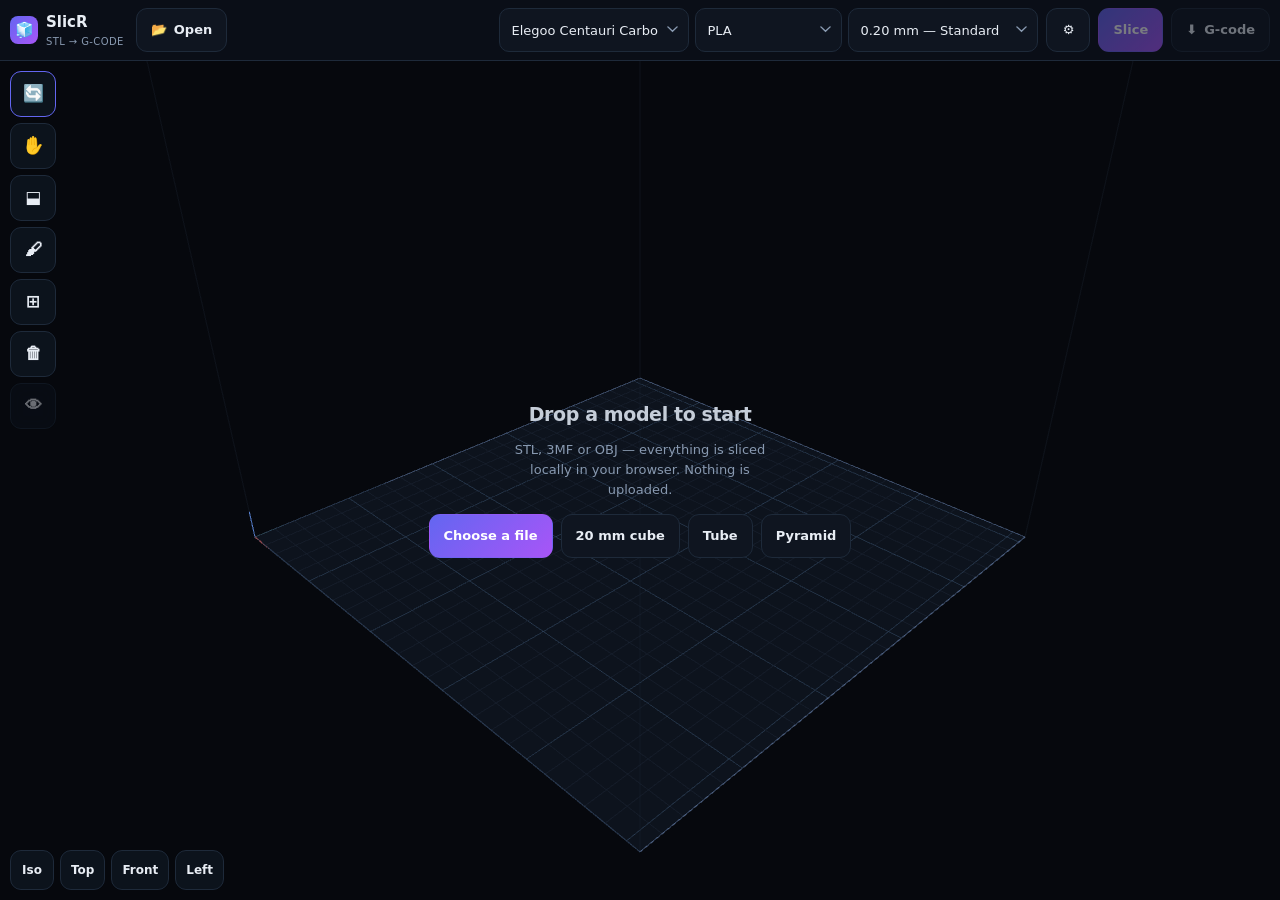
==== index.html @ 18081416 "feat: settings proposed from the model and the machine The panel now opens on what this model, on th" ====
<!DOCTYPE html>
<html lang="en">
<head>
<meta charset="utf-8"/>
<meta name="viewport" content="width=device-width, initial-scale=1, viewport-fit=cover"/>
<title>SlicR — slice STL &amp; 3MF to G-code in your browser</title>
<meta name="description" content="An Orca-style 3D print slicer that runs entirely in your browser. Load an STL, 3MF or OBJ, tune walls, infill and supports, preview every layer and export G-code. Works on tablets."/>
<meta name="theme-color" content="#06080d"/>
<meta name="mobile-web-app-capable" content="yes"/>
<meta name="apple-mobile-web-app-capable" content="yes"/>
<meta name="apple-mobile-web-app-status-bar-style" content="black-translucent"/>
<link rel="icon" type="image/svg+xml" href="data:image/svg+xml,%3Csvg xmlns='http://www.w3.org/2000/svg' viewBox='0 0 32 32'%3E%3Crect width='32' height='32' rx='7' fill='%236366f1'/%3E%3Cpath d='M6 21l10-6 10 6-10 6z' fill='white' opacity='.95'/%3E%3Cpath d='M6 15l10-6 10 6-10 6z' fill='white' opacity='.55'/%3E%3C/svg%3E"/>
<link rel="stylesheet" href="styles/main.css"/>
<link rel="stylesheet" href="styles/slicer.css"/>
</head>
<body class="slicer-app">

<div class="sl-shell">

  <header class="sl-topbar" id="topbar">
    <span class="sl-brand">
      <span class="sl-logo">🧊</span>
      <span>
        <span class="full">SlicR</span>
        <small>STL → G-code</small>
      </span>
    </span>

    <button class="sl-btn" id="btn-open" type="button">📂 <span class="full">Open</span></button>
    <input type="file" id="file-input" accept=".stl,.3mf,.obj,model/stl,model/3mf" multiple hidden/>
    <input type="file" id="profile-input" accept=".json,application/json" hidden/>

    <div class="sl-spacer"></div>

    <div class="sl-presets" id="presets">
      <select class="sl-select" id="sel-printer" aria-label="Printer"></select>
      <select class="sl-select" id="sel-filament" aria-label="Filament"></select>
      <select class="sl-select" id="sel-quality" aria-label="Quality"></select>
    </div>

    <button class="sl-btn icon" id="btn-panel" type="button" aria-label="Settings" title="Settings">⚙️</button>
    <button class="sl-btn primary" id="btn-slice" type="button" disabled>Slice</button>
    <button class="sl-btn" id="btn-export" type="button" disabled title="Download G-code">⬇︎ <span class="full">G-code</span></button>
  </header>

  <div class="sl-stage" id="stage">
    <canvas id="sl-canvas"></canvas>

    <div class="sl-tools">
      <button class="sl-btn icon on" id="tool-orbit" type="button" title="Orbit / select">🔄</button>
      <button class="sl-btn icon" id="tool-move" type="button" title="Drag models on the plate">✋</button>
      <button class="sl-btn icon" id="tool-face" type="button" title="Tap a face to lay it flat">⬓</button>
      <button class="sl-btn icon" id="tool-paint" type="button" title="Paint supports and seams">🖌</button>
      <button class="sl-btn icon" id="tool-arrange" type="button" title="Auto-arrange">⊞</button>
      <button class="sl-btn icon" id="tool-delete" type="button" title="Delete selected">🗑</button>
      <button class="sl-btn icon" id="tool-preview" type="button" title="Toggle model / preview" disabled>👁</button>
    </div>

    <div class="sl-paint" id="paint-palette" hidden>
      <div class="sl-paint-kinds">
        <button class="sl-btn on" data-paint="enforce" type="button" title="Force support under this spot">
          <span class="sl-dot enforce"></span> Support here</button>
        <button class="sl-btn" data-paint="block" type="button" title="Keep support away from this spot">
          <span class="sl-dot block"></span> No support</button>
        <button class="sl-btn" data-paint="seam" type="button" title="Put the seam on this face">
          <span class="sl-dot seam"></span> Seam</button>
        <button class="sl-btn" data-paint="erase" type="button" title="Remove marks">
          <span class="sl-dot erase"></span> Erase</button>
      </div>
      <label class="sl-paint-size">Brush
        <input type="range" id="paint-size" min="0.5" max="12" step="0.5" value="3">
        <span id="paint-size-value">3 mm</span>
      </label>
      <div class="sl-paint-foot">
        <span id="paint-count">nothing painted</span>
        <button class="sl-btn" id="paint-clear" type="button" disabled>Clear</button>
      </div>
      <p class="sl-paint-hint">Tap the model to paint, tap a mark to remove it.</p>
    </div>

    <div class="sl-views">
      <button class="sl-btn" data-view="iso" type="button">Iso</button>
      <button class="sl-btn" data-view="top" type="button">Top</button>
      <button class="sl-btn" data-view="front" type="button">Front</button>
      <button class="sl-btn" data-view="left" type="button">Left</button>
    </div>

    <div class="sl-empty" id="empty">
      <h2>Drop a model to start</h2>
      <p>STL, 3MF or OBJ — everything is sliced locally in your browser. Nothing is uploaded.</p>
      <div class="sl-empty-actions">
        <button class="sl-btn primary" id="btn-open2" type="button">Choose a file</button>
        <button class="sl-btn" data-demo="cube" type="button">20 mm cube</button>
        <button class="sl-btn" data-demo="cylinder" type="button">Tube</button>
        <button class="sl-btn" data-demo="pyramid" type="button">Pyramid</button>
      </div>
    </div>

    <div class="sl-drop" id="dropzone">Release to load</div>

    <div class="sl-progress" id="progress">
      <span id="progress-label">Slicing…</span>
      <span class="bar"><i id="progress-bar"></i></span>
    </div>

    <div class="sl-layers" id="layers">
      <div class="sl-layer-num"><b id="layer-num">0</b><span id="layer-z">0.00 mm</span></div>
      <div class="sl-range-wrap"><input type="range" class="sl-vrange" id="layer-range" min="0" max="0" value="0" aria-label="Layer"/></div>
      <button class="sl-btn icon" id="btn-single" type="button" title="Show only this layer">≡</button>
      <button class="sl-btn icon" id="btn-travels" type="button" title="Show travel moves">↔</button>
    </div>

    <div class="sl-legend" id="legend"></div>
    <div class="sl-stats" id="stats"></div>
    <button class="sl-check-status" id="check-status" type="button"></button>

    <div class="sl-backdrop" id="backdrop"></div>

    <aside class="sl-panel" id="panel">
      <div class="sl-panel-head">
        <h3 id="panel-title">Print settings</h3>
        <button class="sl-btn icon ghost" id="btn-panel-close" type="button" aria-label="Close">✕</button>
      </div>
      <div class="sl-tabs">
        <button class="sl-tab active" data-tab="print" type="button">Print</button>
        <button class="sl-tab" data-tab="object" type="button">Object</button>
        <button class="sl-tab" data-tab="machine" type="button">Machine</button>
        <button class="sl-tab" data-tab="check" type="button" id="tab-check">Check</button>
      </div>
      <div class="sl-panel-body" id="panel-body"></div>
    </aside>
  </div>
</div>

<script src="js/vendor/three.min.js"></script>
<script src="js/slicer/presets.js"></script>
<script src="js/slicer/gcodecheck.js"></script>
<script src="js/slicer/advisor.js"></script>
<script src="js/slicer/loaders.js"></script>
<script src="js/slicer/viewer.js"></script>
<script src="js/slicer/app.js"></script>
</body>
</html>
---- styles/main.css ----
/* ============================================================
   ODPS Studio — Design System v2
   Global CSS: palette, typography, components, utilities
   ============================================================ */

/* ===== RESET & BASE ===== */
*, *::before, *::after {
  box-sizing: border-box;
  margin: 0;
  padding: 0;
}

:root {
  /* --- Palette --- */
  --primary: #6366f1;
  --primary-hover: #818cf8;
  --primary-dim: rgba(99, 102, 241, 0.12);
  --primary-glow: rgba(99, 102, 241, 0.25);

  --secondary: #a855f7;
  --secondary-dim: rgba(168, 85, 247, 0.12);

  --success: #34d399;
  --success-dim: rgba(52, 211, 153, 0.12);

  --warning: #fbbf24;
  --warning-dim: rgba(251, 191, 36, 0.12);

  --danger: #fb7185;
  --danger-dim: rgba(251, 113, 133, 0.12);

  --info: #22d3ee;
  --info-dim: rgba(34, 211, 238, 0.12);

  /* --- Neutrals (dark theme) --- */
  --bg: #06080d;
  --bg-elevated: #0a0e17;
  --surface: #0f1520;
  --surface-hover: #151d2b;
  --surface-active: #1a2538;

  --border: #1e2a3a;
  --border-hover: #253347;
  --border-focus: #334761;

  --text: #e8edf4;
  --text-secondary: #c5cdd8;
  --text-muted: #8899b0;
  --text-dim: #5a6e85;

  /* --- Compatibility aliases (old names → new) --- */
  --indigo: var(--primary);
  --indigo2: var(--primary-hover);
  --indigo-glow: var(--primary-glow);
  --ig: var(--primary-dim);
  --purple: var(--secondary);
  --emerald: var(--success);
  --amber: var(--warning);
  --rose: var(--danger);
  --cyan: var(--info);
  --bg2: var(--bg-elevated);
  --surface2: var(--surface-hover);
  --surface3: var(--surface-active);
  --border2: var(--border-hover);
  --border3: var(--border-focus);
  --text2: var(--text-secondary);
  --muted: var(--text-muted);
  --dim: var(--text-dim);
  /* Legacy shortcuts */
  --s1: var(--surface);
  --s2: var(--surface-hover);
  --s3: var(--surface-active);
  --br: var(--border);
  --br2: var(--border-hover);
  --t1: var(--text);
  --t2: var(--text-secondary);
  --mu: var(--text-muted);
  --di: var(--text-dim);

  /* --- Typography --- */
  --font-sans: 'Inter', system-ui, -apple-system, BlinkMacSystemFont, sans-serif;
  --font-mono: 'SF Mono', 'Fira Code', 'Cascadia Code', monospace;

  --text-xs: 0.6875rem;   /* 11px */
  --text-sm: 0.8125rem;   /* 13px */
  --text-base: 0.9375rem; /* 15px */
  --text-md: 1.0625rem;   /* 17px */
  --text-lg: 1.25rem;     /* 20px */
  --text-xl: 1.5rem;      /* 24px */
  --text-2xl: 2rem;       /* 32px */

  --leading-tight: 1.2;
  --leading-normal: 1.5;
  --leading-relaxed: 1.625;

  --tracking-tight: -0.02em;
  --tracking-normal: 0;
  --tracking-wide: 0.04em;

  /* --- Spacing (4px base) --- */
  --space-1: 4px;
  --space-2: 8px;
  --space-3: 12px;
  --space-4: 16px;
  --space-5: 20px;
  --space-6: 24px;
  --space-8: 32px;
  --space-10: 40px;
  --space-12: 48px;
  --space-16: 64px;

  /* --- Radius --- */
  --radius-sm: 6px;
  --radius: 8px;
  --radius-md: 12px;
  --radius-lg: 16px;
  --radius-xl: 20px;
  --radius-full: 9999px;

  /* --- Shadows --- */
  --shadow-sm: 0 1px 3px rgba(0, 0, 0, 0.2);
  --shadow: 0 4px 16px rgba(0, 0, 0, 0.3);
  --shadow-lg: 0 8px 32px rgba(0, 0, 0, 0.4);
  --shadow-glow: 0 4px 24px var(--primary-glow);

  /* --- Transitions --- */
  --transition-fast: 100ms ease;
  --transition: 200ms cubic-bezier(0.4, 0, 0.2, 1);
  --transition-slow: 300ms cubic-bezier(0.4, 0, 0.2, 1);

  /* --- Layout --- */
  --sidebar-width: 220px;
  --sidebar-collapsed: 52px;
  --topbar-height: 56px;
}

/* ===== BASE ===== */
html {
  scroll-behavior: smooth;
  -webkit-font-smoothing: antialiased;
  -moz-osx-font-smoothing: grayscale;
}

body {
  font-family: var(--font-sans);
  font-size: var(--text-base);
  line-height: var(--leading-normal);
  color: var(--text);
  background: var(--bg);
}

a {
  color: inherit;
  text-decoration: none;
}

button {
  cursor: pointer;
  border: none;
  background: none;
  font: inherit;
  color: inherit;
}

img, svg {
  display: block;
  max-width: 100%;
}

/* ===== FOCUS VISIBLE ===== */
:focus-visible {
  outline: 2px solid var(--primary);
  outline-offset: 2px;
  border-radius: var(--radius-sm);
}

:focus:not(:focus-visible) {
  outline: none;
}

/* ===== SCROLLBAR ===== */
::-webkit-scrollbar {
  width: 6px;
  height: 6px;
}
::-webkit-scrollbar-track {
  background: transparent;
}
::-webkit-scrollbar-thumb {
  background: var(--border);
  border-radius: var(--radius-full);
}
::-webkit-scrollbar-thumb:hover {
  background: var(--border-hover);
}

/* ===== TYPOGRAPHY ===== */
h1, h2, h3, h4, h5, h6 {
  font-weight: 700;
  line-height: var(--leading-tight);
  letter-spacing: var(--tracking-tight);
  color: var(--text);
}

h1 { font-size: var(--text-2xl); }
h2 { font-size: var(--text-xl); }
h3 { font-size: var(--text-lg); }
h4 { font-size: var(--text-md); }

.text-xs { font-size: var(--text-xs); }
.text-sm { font-size: var(--text-sm); }
.text-base { font-size: var(--text-base); }
.text-md { font-size: var(--text-md); }
.text-lg { font-size: var(--text-lg); }
.text-xl { font-size: var(--text-xl); }
.text-2xl { font-size: var(--text-2xl); }

.text-muted { color: var(--text-muted); }
.text-dim { color: var(--text-dim); }
.text-secondary { color: var(--text-secondary); }
.text-primary { color: var(--primary); }
.text-success { color: var(--success); }
.text-warning { color: var(--warning); }
.text-danger { color: var(--danger); }

.font-mono { font-family: var(--font-mono); }
.font-medium { font-weight: 500; }
.font-semibold { font-weight: 600; }
.font-bold { font-weight: 700; }
.font-extrabold { font-weight: 800; }

.uppercase { text-transform: uppercase; }
.tracking-wide { letter-spacing: var(--tracking-wide); }
.truncate { overflow: hidden; text-overflow: ellipsis; white-space: nowrap; }

/* ===== LAYOUT UTILITIES ===== */
.container {
  max-width: 1200px;
  margin: 0 auto;
  padding: 0 var(--space-6);
}

.flex { display: flex; }
.flex-col { flex-direction: column; }
.items-center { align-items: center; }
.items-start { align-items: flex-start; }
.items-end { align-items: flex-end; }
.justify-center { justify-content: center; }
.justify-between { justify-content: space-between; }
.justify-end { justify-content: flex-end; }
.flex-1 { flex: 1; }
.flex-shrink-0 { flex-shrink: 0; }
.gap-1 { gap: var(--space-1); }
.gap-2 { gap: var(--space-2); }
.gap-3 { gap: var(--space-3); }
.gap-4 { gap: var(--space-4); }
.gap-5 { gap: var(--space-5); }
.gap-6 { gap: var(--space-6); }

.grid { display: grid; }
.grid-cols-2 { grid-template-columns: repeat(2, 1fr); }
.grid-cols-3 { grid-template-columns: repeat(3, 1fr); }
.grid-cols-4 { grid-template-columns: repeat(4, 1fr); }

.w-full { width: 100%; }
.h-full { height: 100%; }
.min-w-0 { min-width: 0; }

.relative { position: relative; }
.absolute { position: absolute; }
.fixed { position: fixed; }
.inset-0 { inset: 0; }

.overflow-hidden { overflow: hidden; }
.overflow-auto { overflow: auto; }
.overflow-y-auto { overflow-y: auto; }

/* ===== SPACING UTILITIES ===== */
.p-2 { padding: var(--space-2); }
.p-3 { padding: var(--space-3); }
.p-4 { padding: var(--space-4); }
.p-5 { padding: var(--space-5); }
.p-6 { padding: var(--space-6); }

.px-2 { padding-left: var(--space-2); padding-right: var(--space-2); }
.px-3 { padding-left: var(--space-3); padding-right: var(--space-3); }
.px-4 { padding-left: var(--space-4); padding-right: var(--space-4); }
.px-6 { padding-left: var(--space-6); padding-right: var(--space-6); }

.py-2 { padding-top: var(--space-2); padding-bottom: var(--space-2); }
.py-3 { padding-top: var(--space-3); padding-bottom: var(--space-3); }
.py-4 { padding-top: var(--space-4); padding-bottom: var(--space-4); }
.py-6 { padding-top: var(--space-6); padding-bottom: var(--space-6); }

.mt-1 { margin-top: var(--space-1); }
.mt-2 { margin-top: var(--space-2); }
.mt-3 { margin-top: var(--space-3); }
.mt-4 { margin-top: var(--space-4); }
.mt-6 { margin-top: var(--space-6); }
.mt-8 { margin-top: var(--space-8); }

.mb-1 { margin-bottom: var(--space-1); }
.mb-2 { margin-bottom: var(--space-2); }
.mb-3 { margin-bottom: var(--space-3); }
.mb-4 { margin-bottom: var(--space-4); }
.mb-6 { margin-bottom: var(--space-6); }
.mb-8 { margin-bottom: var(--space-8); }

/* ===== COMPONENTS: BUTTONS ===== */
.btn {
  display: inline-flex;
  align-items: center;
  justify-content: center;
  gap: var(--space-2);
  padding: var(--space-2) var(--space-4);
  border-radius: var(--radius);
  font-size: var(--text-sm);
  font-weight: 600;
  line-height: 1;
  white-space: nowrap;
  transition: all var(--transition);
  border: 1px solid transparent;
}

.btn:disabled {
  opacity: 0.5;
  cursor: not-allowed;
}

.btn-primary {
  background: var(--primary);
  color: #fff;
  box-shadow: var(--shadow-glow);
}
.btn-primary:hover:not(:disabled) {
  background: var(--primary-hover);
  transform: translateY(-1px);
}

.btn-ghost {
  background: var(--surface);
  color: var(--text);
  border-color: var(--border);
}
.btn-ghost:hover:not(:disabled) {
  background: var(--surface-hover);
  border-color: var(--border-hover);
}

.btn-danger {
  background: var(--danger-dim);
  color: var(--danger);
  border-color: rgba(251, 113, 133, 0.2);
}
.btn-danger:hover:not(:disabled) {
  background: rgba(251, 113, 133, 0.2);
}

.btn-sm {
  padding: var(--space-1) var(--space-3);
  font-size: var(--text-xs);
  border-radius: var(--radius-sm);
}

.btn-lg {
  padding: var(--space-3) var(--space-6);
  font-size: var(--text-base);
}

.btn-icon {
  padding: var(--space-2);
  border-radius: var(--radius);
}

/* ===== COMPONENTS: INPUTS ===== */
.input {
  display: block;
  width: 100%;
  padding: var(--space-2) var(--space-3);
  background: var(--surface);
  border: 1px solid var(--border);
  border-radius: var(--radius);
  color: var(--text);
  font-size: var(--text-sm);
  font-family: var(--font-sans);
  line-height: var(--leading-normal);
  outline: none;
  transition: border-color var(--transition), box-shadow var(--transition);
}

.input::placeholder {
  color: var(--text-dim);
}

.input:focus {
  border-color: var(--primary);
  box-shadow: 0 0 0 3px var(--primary-dim);
}

.input:disabled {
  opacity: 0.5;
  cursor: not-allowed;
}

.input-error {
  border-color: var(--danger);
}
.input-error:focus {
  box-shadow: 0 0 0 3px var(--danger-dim);
}

label {
  display: block;
  font-size: var(--text-sm);
  font-weight: 600;
  color: var(--text-secondary);
  margin-bottom: var(--space-1);
}

.label-required::after {
  content: ' *';
  color: var(--danger);
}

.hint {
  font-size: var(--text-xs);
  color: var(--text-dim);
  margin-top: var(--space-1);
}

.error-text {
  font-size: var(--text-xs);
  color: var(--danger);
  margin-top: var(--space-1);
}

/* ===== COMPONENTS: CARDS ===== */
.card {
  background: var(--surface);
  border: 1px solid var(--border);
  border-radius: var(--radius-md);
  padding: var(--space-5);
  transition: border-color var(--transition), box-shadow var(--transition), transform var(--transition);
}

.card:hover {
  border-color: var(--border-hover);
}

.card-interactive:hover {
  box-shadow: var(--shadow);
  transform: translateY(-2px);
}

.card-header {
  display: flex;
  align-items: flex-start;
  justify-content: space-between;
  gap: var(--space-3);
  margin-bottom: var(--space-3);
}

.card-title {
  font-size: var(--text-md);
  font-weight: 600;
  overflow: hidden;
  text-overflow: ellipsis;
  white-space: nowrap;
}

.card-subtitle {
  font-size: var(--text-xs);
  color: var(--text-dim);
  font-family: var(--font-mono);
}

.card-desc {
  font-size: var(--text-sm);
  color: var(--text-muted);
  line-height: var(--leading-relaxed);
  display: -webkit-box;
  -webkit-line-clamp: 2;
  -webkit-box-orient: vertical;
  overflow: hidden;
}

/* ===== COMPONENTS: BADGES ===== */
.badge {
  display: inline-flex;
  align-items: center;
  gap: var(--space-1);
  padding: 2px var(--space-2);
  border-radius: var(--radius-full);
  font-size: var(--text-xs);
  font-weight: 600;
  text-transform: uppercase;
  letter-spacing: var(--tracking-wide);
  white-space: nowrap;
}

.badge-primary { background: var(--primary-dim); color: var(--primary); }
.badge-success { background: var(--success-dim); color: var(--success); }
.badge-warning { background: var(--warning-dim); color: var(--warning); }
.badge-danger { background: var(--danger-dim); color: var(--danger); }
.badge-info { background: var(--info-dim); color: var(--info); }
.badge-neutral { background: var(--surface-active); color: var(--text-muted); }

/* ===== COMPONENTS: TOASTS ===== */
.toast-container {
  position: fixed;
  bottom: var(--space-4);
  right: var(--space-4);
  z-index: 9999;
  display: flex;
  flex-direction: column;
  gap: var(--space-2);
  pointer-events: none;
}

.toast {
  display: flex;
  align-items: center;
  gap: var(--space-3);
  padding: var(--space-3) var(--space-4);
  background: var(--surface);
  border: 1px solid var(--border);
  border-radius: var(--radius);
  font-size: var(--text-sm);
  box-shadow: var(--shadow-lg);
  transform: translateY(100px);
  opacity: 0;
  transition: all var(--transition-slow);
  pointer-events: auto;
  max-width: 400px;
}

.toast.show {
  transform: translateY(0);
  opacity: 1;
}

.toast-success { border-left: 3px solid var(--success); }
.toast-error { border-left: 3px solid var(--danger); }
.toast-warning { border-left: 3px solid var(--warning); }
.toast-info { border-left: 3px solid var(--info); }

/* ===== COMPONENTS: MODAL ===== */
.modal-overlay {
  position: fixed;
  inset: 0;
  z-index: 1000;
  background: rgba(0, 0, 0, 0.6);
  backdrop-filter: blur(4px);
  display: flex;
  align-items: center;
  justify-content: center;
  opacity: 0;
  visibility: hidden;
  transition: all var(--transition);
}

.modal-overlay.show {
  opacity: 1;
  visibility: visible;
}

.modal {
  background: var(--surface);
  border: 1px solid var(--border);
  border-radius: var(--radius-lg);
  padding: var(--space-6);
  max-width: 480px;
  width: 90%;
  max-height: 80vh;
  overflow-y: auto;
  transform: scale(0.95);
  transition: transform var(--transition);
}

.modal-overlay.show .modal {
  transform: scale(1);
}

.modal-header {
  display: flex;
  align-items: center;
  justify-content: space-between;
  margin-bottom: var(--space-4);
}

.modal-title {
  font-size: var(--text-lg);
  font-weight: 700;
}

.modal-close {
  padding: var(--space-1);
  color: var(--text-muted);
  border-radius: var(--radius-sm);
  transition: all var(--transition);
}

.modal-close:hover {
  color: var(--text);
  background: var(--surface-hover);
}

/* ===== COMPONENTS: EMPTY STATE ===== */
.empty {
  text-align: center;
  padding: var(--space-16) var(--space-6);
  color: var(--text-muted);
}

.empty-icon {
  font-size: 3rem;
  margin-bottom: var(--space-4);
  opacity: 0.5;
}

.empty-title {
  font-size: var(--text-lg);
  font-weight: 600;
  color: var(--text);
  margin-bottom: var(--space-2);
}

.empty-desc {
  font-size: var(--text-sm);
  margin-bottom: var(--space-6);
  max-width: 400px;
  margin-left: auto;
  margin-right: auto;
}

.empty-actions {
  display: flex;
  gap: var(--space-3);
  justify-content: center;
  flex-wrap: wrap;
}

/* ===== COMPONENTS: SIDEBAR ===== */
.sidebar {
  position: fixed;
  top: 0;
  left: 0;
  bottom: 0;
  width: var(--sidebar-width);
  background: var(--surface);
  border-right: 1px solid var(--border);
  display: flex;
  flex-direction: column;
  z-index: 100;
  transition: width var(--transition);
}

.sidebar.collapsed {
  width: var(--sidebar-collapsed);
}

.sidebar.collapsed .sidebar-label,
.sidebar.collapsed .sidebar-section-title,
.sidebar.collapsed .sidebar-search {
  display: none;
}

.sidebar-header {
  display: flex;
  align-items: center;
  gap: var(--space-3);
  padding: var(--space-4);
  border-bottom: 1px solid var(--border);
  font-weight: 700;
  font-size: var(--text-md);
  white-space: nowrap;
  overflow: hidden;
}

.sidebar-logo {
  width: 32px;
  height: 32px;
  background: linear-gradient(135deg, var(--primary), var(--secondary));
  border-radius: var(--radius-sm);
  display: flex;
  align-items: center;
  justify-content: center;
  flex-shrink: 0;
}

.sidebar-logo svg {
  width: 16px;
  height: 16px;
  color: #fff;
}

.sidebar-search {
  padding: var(--space-3);
}

.sidebar-search input {
  width: 100%;
  padding: var(--space-2) var(--space-3);
  padding-left: 32px;
  background: var(--surface-hover) url("data:image/svg+xml,%3Csvg xmlns='http://www.w3.org/2000/svg' width='14' height='14' viewBox='0 0 24 24' fill='none' stroke='%235a6e85' stroke-width='2'%3E%3Ccircle cx='11' cy='11' r='8'/%3E%3Cline x1='21' y1='21' x2='16.65' y2='16.65'/%3E%3C/svg%3E") 10px center no-repeat;
  border: 1px solid var(--border);
  border-radius: var(--radius-sm);
  color: var(--text);
  font-size: var(--text-sm);
  outline: none;
}

.sidebar-search input:focus {
  border-color: var(--primary);
}

.sidebar-nav {
  flex: 1;
  overflow-y: auto;
  padding: var(--space-2);
}

.sidebar-section {
  padding: var(--space-2) 0;
  border-bottom: 1px solid var(--border);
}

.sidebar-section-title {
  font-size: var(--text-xs);
  text-transform: uppercase;
  letter-spacing: var(--tracking-wide);
  color: var(--text-dim);
  font-weight: 700;
  padding: var(--space-2) var(--space-3);
}

.sidebar-link {
  display: flex;
  align-items: center;
  gap: var(--space-3);
  padding: var(--space-2) var(--space-3);
  border-radius: var(--radius-sm);
  font-size: var(--text-sm);
  color: var(--text-muted);
  transition: all var(--transition);
}

.sidebar-link:hover {
  color: var(--text);
  background: var(--surface-hover);
}

.sidebar-link.active {
  color: var(--primary);
  background: var(--primary-dim);
}

.sidebar-link svg {
  width: 16px;
  height: 16px;
  flex-shrink: 0;
}

.sidebar-footer {
  padding: var(--space-3);
  border-top: 1px solid var(--border);
}

/* ===== COMPONENTS: TOPBAR ===== */
.topbar {
  position: fixed;
  top: 0;
  left: var(--sidebar-width);
  right: 0;
  height: var(--topbar-height);
  background: rgba(6, 8, 13, 0.8);
  backdrop-filter: blur(12px);
  border-bottom: 1px solid var(--border);
  display: flex;
  align-items: center;
  gap: var(--space-3);
  padding: 0 var(--space-4);
  z-index: 90;
  transition: left var(--transition);
}

.sidebar.collapsed ~ .topbar {
  left: var(--sidebar-collapsed);
}

.topbar-title {
  font-size: var(--text-md);
  font-weight: 600;
  flex: 1;
  min-width: 0;
  overflow: hidden;
  text-overflow: ellipsis;
  white-space: nowrap;
}

.topbar-actions {
  display: flex;
  gap: var(--space-2);
  flex-shrink: 0;
}

/* ===== COMPONENTS: TABLE ===== */
.table {
  width: 100%;
  border-collapse: collapse;
}

.table th {
  text-align: left;
  padding: var(--space-2) var(--space-3);
  font-size: var(--text-xs);
  font-weight: 600;
  text-transform: uppercase;
  letter-spacing: var(--tracking-wide);
  color: var(--text-dim);
  border-bottom: 1px solid var(--border);
}

.table td {
  padding: var(--space-3);
  font-size: var(--text-sm);
  border-bottom: 1px solid var(--border);
  vertical-align: middle;
}

.table tr:hover td {
  background: var(--surface);
}

/* ===== COMPONENTS: CHIPS ===== */
.chips {
  display: flex;
  flex-wrap: wrap;
  gap: var(--space-1);
}

.chip {
  display: inline-flex;
  align-items: center;
  gap: var(--space-1);
  padding: var(--space-1) var(--space-2);
  border-radius: var(--radius-sm);
  background: var(--surface-hover);
  border: 1px solid var(--border);
  font-size: var(--text-xs);
  color: var(--text-muted);
  cursor: pointer;
  transition: all var(--transition);
}

.chip:hover {
  border-color: var(--primary);
  color: var(--primary);
}

.chip.active {
  background: var(--primary-dim);
  border-color: var(--primary);
  color: var(--primary);
}

/* ===== COMPONENTS: TOOLBAR ===== */
.toolbar {
  display: flex;
  align-items: center;
  gap: var(--space-3);
  margin-bottom: var(--space-6);
  flex-wrap: wrap;
}

.search-box {
  position: relative;
  flex: 1;
  min-width: 200px;
  max-width: 360px;
}

.search-box input {
  width: 100%;
  padding-left: 36px;
}

.search-box svg {
  position: absolute;
  left: var(--space-3);
  top: 50%;
  transform: translateY(-50%);
  width: 16px;
  height: 16px;
  color: var(--text-dim);
  pointer-events: none;
}

/* ===== COMPONENTS: STATS ===== */
.stats {
  display: grid;
  grid-template-columns: repeat(auto-fit, minmax(180px, 1fr));
  gap: var(--space-4);
  margin-bottom: var(--space-8);
}

.stat-card {
  background: var(--surface);
  border: 1px solid var(--border);
  border-radius: var(--radius-lg);
  padding: var(--space-5);
  display: flex;
  align-items: center;
  gap: var(--space-4);
}

.stat-icon {
  width: 48px;
  height: 48px;
  border-radius: var(--radius-md);
  display: flex;
  align-items: center;
  justify-content: center;
  font-size: 1.5rem;
  flex-shrink: 0;
}

.stat-icon.primary { background: var(--primary-dim); }
.stat-icon.success { background: var(--success-dim); }
.stat-icon.warning { background: var(--warning-dim); }
.stat-icon.danger { background: var(--danger-dim); }
.stat-icon.info { background: var(--info-dim); }

.stat-value {
  font-size: var(--text-xl);
  font-weight: 700;
  line-height: 1;
}

.stat-label {
  font-size: var(--text-xs);
  color: var(--text-dim);
  margin-top: var(--space-1);
}

/* ===== COMPONENTS: VIEW TOGGLE ===== */
.view-toggle {
  display: flex;
  background: var(--surface);
  border-radius: var(--radius);
  overflow: hidden;
  border: 1px solid var(--border);
}

.view-toggle button {
  padding: var(--space-2) var(--space-3);
  color: var(--text-dim);
  transition: all var(--transition);
  font-size: var(--text-sm);
}

.view-toggle button.active {
  background: var(--primary);
  color: #fff;
}

/* ===== COMPONENTS: PROGRESS BAR ===== */
.progress-bar {
  height: 4px;
  background: var(--surface-hover);
  border-radius: var(--radius-full);
  overflow: hidden;
}

.progress-fill {
  height: 100%;
  background: linear-gradient(90deg, var(--primary), var(--secondary));
  border-radius: var(--radius-full);
  transition: width var(--transition-slow);
}

/* ===== RESPONSIVE ===== */
@media (max-width: 1024px) {
  .sidebar {
    transform: translateX(-100%);
  }
  .sidebar.open {
    transform: translateX(0);
  }
  .topbar {
    left: 0;
  }
  .main-content {
    margin-left: 0 !important;
  }
}

@media (max-width: 768px) {
  .container {
    padding: 0 var(--space-4);
  }
  .grid-cols-3 {
    grid-template-columns: 1fr;
  }
  .grid-cols-2 {
    grid-template-columns: 1fr;
  }
  .stats {
    grid-template-columns: repeat(2, 1fr);
  }
  .toolbar {
    flex-direction: column;
    align-items: stretch;
  }
  .search-box {
    max-width: 100%;
  }
  .topbar-actions .btn span {
    display: none;
  }
}

@media (max-width: 480px) {
  .stats {
    grid-template-columns: 1fr;
  }
}

/* ===== ANIMATIONS ===== */
@keyframes fadeIn {
  from { opacity: 0; transform: translateY(8px); }
  to { opacity: 1; transform: translateY(0); }
}

@keyframes slideIn {
  from { opacity: 0; transform: translateX(-8px); }
  to { opacity: 1; transform: translateX(0); }
}

@keyframes pulse {
  0%, 100% { opacity: 1; }
  50% { opacity: 0.4; }
}

.animate-fade-in {
  animation: fadeIn 0.3s ease forwards;
}

.animate-slide-in {
  animation: slideIn 0.3s ease forwards;
}

/* ===== UTILITY: SCREEN READER ONLY ===== */
.sr-only {
  position: absolute;
  width: 1px;
  height: 1px;
  padding: 0;
  margin: -1px;
  overflow: hidden;
  clip: rect(0, 0, 0, 0);
  white-space: nowrap;
  border: 0;
}

/* ===== UTILITY: DIVIDER ===== */
.divider {
  height: 1px;
  background: var(--border);
  border: none;
  margin: var(--space-4) 0;
}

/* ===== UTILITY: LOADING SPINNER ===== */
.spinner {
  width: 20px;
  height: 20px;
  border: 2px solid var(--border);
  border-top-color: var(--primary);
  border-radius: 50%;
  animation: spin 0.6s linear infinite;
}

@keyframes spin {
  to { transform: rotate(360deg); }
}

/* ===== HERO SLIDER ===== */
#heroSliderWrap { position: relative; }
#heroSlider { transition: opacity 0.35s ease, transform 0.35s ease; }

.hero-dots {
  display: flex; justify-content: center; gap: 8px;
  margin-top: var(--space-6);
}
.hero-dot {
  width: 10px; height: 10px; border-radius: 50%;
  background: var(--border); border: none; cursor: pointer;
  transition: all var(--transition); padding: 0;
}
.hero-dot.active { background: var(--primary); width: 28px; border-radius: 5px; }
.hero-dot:hover { background: var(--primary-dim); }

.hero-arrow {
  position: absolute; top: 50%; transform: translateY(-50%);
  width: 40px; height: 40px; border-radius: 50%;
  background: var(--surface); border: 1px solid var(--border);
  color: var(--text); font-size: 1.2rem; cursor: pointer;
  display: flex; align-items: center; justify-content: center;
  transition: all var(--transition); z-index: 2;
  opacity: 0;
}
#heroSliderWrap:hover .hero-arrow { opacity: 1; }
.hero-arrow:hover { background: var(--primary); color: #fff; border-color: var(--primary); }
.hero-arrow-prev { left: var(--space-4); }
.hero-arrow-next { right: var(--space-4); }

@media(max-width: 768px) {
  .hero-arrow { display: none; }
  .hero-dots { margin-top: var(--space-4); }
}

/* ===== SCROLL REVEAL ===== */
.reveal {
  opacity: 0; transform: translateY(24px);
  transition: opacity 0.6s ease, transform 0.6s ease;
}
.reveal.revealed {
  opacity: 1; transform: translateY(0);
}
.reveal-stagger > *:nth-child(1) { transition-delay: 0ms; }
.reveal-stagger > *:nth-child(2) { transition-delay: 80ms; }
.reveal-stagger > *:nth-child(3) { transition-delay: 160ms; }
.reveal-stagger > *:nth-child(4) { transition-delay: 240ms; }
.reveal-stagger > *:nth-child(5) { transition-delay: 320ms; }
.reveal-stagger > *:nth-child(6) { transition-delay: 400ms; }

/* ===== ANIMATED COUNTER ===== */
[data-counter] { font-variant-numeric: tabular-nums; }

/* ===== HERO STATS ===== */
.hero-stats {
  display: flex; justify-content: center; gap: var(--space-8);
  margin-top: var(--space-10); padding-top: var(--space-8);
  border-top: 1px solid var(--border);
}
.hero-stat { text-align: center; }
.hero-stat-value {
  font-size: 1.8rem; font-weight: 800;
  background: linear-gradient(135deg, var(--primary), var(--secondary));
  -webkit-background-clip: text; -webkit-text-fill-color: transparent;
  background-clip: text;
}
.hero-stat-label { font-size: var(--text-xs); color: var(--text-dim); margin-top: 2px; }

@media(max-width: 640px) {
  .hero-stats { gap: var(--space-5); }
  .hero-stat-value { font-size: 1.4rem; }
}

/* ===== NOTIFICATIONS PANEL ===== */
.notifications-panel {
  position: fixed; top: 0; right: -400px; width: 380px; height: 100vh;
  background: var(--surface); border-left: 1px solid var(--border);
  z-index: 200; transition: right 0.3s ease;
  display: flex; flex-direction: column;
}
.notifications-panel.open { right: 0; }
.notif-header {
  padding: var(--space-4);
  border-bottom: 1px solid var(--border);
  display: flex; align-items: center; justify-content: space-between;
  flex-shrink: 0;
}
.notif-header h3 { font-size: var(--text-md); font-weight: 700; }
.notif-mark-all {
  font-size: var(--text-xs); color: var(--primary);
  background: none; border: none; cursor: pointer;
}
.notif-list { flex: 1; overflow-y: auto; }
.notif-item {
  padding: var(--space-3) var(--space-4);
  border-bottom: 1px solid var(--border);
  border-left: 3px solid transparent;
  display: flex; align-items: flex-start; gap: var(--space-2);
  cursor: pointer; transition: background var(--transition);
}
.notif-item:hover { background: var(--surface-hover); }
.notif-item.read { opacity: 0.5; }
.notif-icon { font-size: 1rem; flex-shrink: 0; padding-top: 2px; }
.notif-content { flex: 1; min-width: 0; }
.notif-text { font-size: var(--text-sm); color: var(--text); line-height: 1.4; }
.notif-time { font-size: var(--text-xs); color: var(--text-dim); margin-top: 2px; }
.notif-act {
  font-size: var(--text-xs); color: var(--primary); white-space: nowrap;
  padding: var(--space-1) var(--space-2); flex-shrink: 0;
  align-self: center;
}
.notif-empty {
  padding: var(--space-8) var(--space-4);
  text-align: center; color: var(--text-dim); font-size: var(--text-sm);
}

/* Toast with action link */
.toast-act {
  font-size: var(--text-xs); color: var(--primary); font-weight: 600;
  margin-left: var(--space-2); text-decoration: underline;
  background: none; border: none; cursor: pointer;
}

/* Bell button in topbar */
.bell-btn {
  position: relative; padding: var(--space-2);
  background: none; border: none; color: var(--text-muted);
  font-size: 1.1rem; cursor: pointer; border-radius: var(--radius);
  transition: all var(--transition);
}
.bell-btn:hover { background: var(--surface-hover); color: var(--text); }
.bell-badge {
  position: absolute; top: 2px; right: 2px;
  width: 8px; height: 8px; border-radius: 50%;
  background: var(--danger); border: 2px solid var(--bg);
}

@media(max-width: 480px) {
  .notifications-panel { width: 100%; right: -100%; }
}

/* ===== SKIP LINK ===== */
.skip-link {
  position: absolute; top: -100%; left: 50%; transform: translateX(-50%);
  background: var(--primary); color: #fff; padding: var(--space-2) var(--space-4);
  border-radius: 0 0 var(--radius) var(--radius); z-index: 9999;
  font-size: var(--text-sm); font-weight: 600;
  transition: top 0.2s ease;
}
.skip-link:focus { top: 0; }
---- styles/slicer.css ----
/* ===========================================================================
   Orca Web Slicer — layout
   Tablet-first: touch targets are 44px+, panels are sheets that slide in, and
   the viewport never scrolls (the 3D canvas owns the gestures).
   =========================================================================== */

body.slicer-app {
  margin: 0;
  padding: 0;
  overflow: hidden;
  overscroll-behavior: none;
  background: var(--bg);
  height: 100dvh;
  touch-action: manipulation;
  -webkit-tap-highlight-color: transparent;
}

.sl-shell {
  position: fixed;
  inset: 0;
  display: flex;
  flex-direction: column;
  padding: env(safe-area-inset-top) env(safe-area-inset-right) env(safe-area-inset-bottom) env(safe-area-inset-left);
}

/* --- Top bar --------------------------------------------------------------- */

.sl-topbar {
  display: flex;
  align-items: center;
  gap: 8px;
  padding: 8px 10px;
  background: var(--bg-elevated);
  border-bottom: 1px solid var(--border);
  flex: none;
  min-height: 56px;
  z-index: 30;
}

.sl-brand {
  display: flex;
  align-items: center;
  gap: 8px;
  font-weight: 700;
  font-size: 15px;
  color: var(--text);
  text-decoration: none;
  padding-right: 4px;
  white-space: nowrap;
}
.sl-brand .sl-logo {
  width: 28px; height: 28px;
  border-radius: 8px;
  background: linear-gradient(135deg, var(--primary), var(--secondary));
  display: grid; place-items: center;
  font-size: 15px;
}
.sl-brand small {
  display: block;
  font-size: 10px;
  font-weight: 500;
  color: var(--text-muted);
  letter-spacing: .04em;
  text-transform: uppercase;
}

.sl-spacer { flex: 1 1 auto; }

.sl-presets { display: flex; gap: 6px; align-items: center; flex-wrap: nowrap; overflow-x: auto; }
.sl-presets::-webkit-scrollbar { display: none; }

.sl-select {
  appearance: none;
  background: var(--surface);
  color: var(--text);
  border: 1px solid var(--border);
  border-radius: 10px;
  padding: 9px 30px 9px 11px;
  font-size: 13px;
  font-family: inherit;
  min-height: 44px;
  max-width: 190px;
  background-image: url("data:image/svg+xml,%3Csvg xmlns='http://www.w3.org/2000/svg' viewBox='0 0 12 8'%3E%3Cpath d='M1 1l5 5 5-5' stroke='%238899b0' stroke-width='1.6' fill='none' stroke-linecap='round'/%3E%3C/svg%3E");
  background-repeat: no-repeat;
  background-position: right 10px center;
  background-size: 11px;
}
.sl-select:focus { outline: 2px solid var(--primary); outline-offset: 1px; }

/* --- Buttons --------------------------------------------------------------- */

.sl-btn {
  display: inline-flex;
  align-items: center;
  justify-content: center;
  gap: 7px;
  min-height: 44px;
  min-width: 44px;
  padding: 0 14px;
  border-radius: 11px;
  border: 1px solid var(--border);
  background: var(--surface);
  color: var(--text);
  font-family: inherit;
  font-size: 13px;
  font-weight: 600;
  cursor: pointer;
  white-space: nowrap;
  transition: background .15s, border-color .15s, transform .08s;
}
.sl-btn:hover { background: var(--surface-hover); border-color: var(--border-hover); }
.sl-btn:active { transform: scale(.97); }
.sl-btn[disabled] { opacity: .45; pointer-events: none; }
.sl-btn.primary {
  background: linear-gradient(135deg, var(--primary), var(--secondary));
  border-color: transparent;
  color: #fff;
}
.sl-btn.ghost { background: transparent; }
.sl-btn.icon { padding: 0; width: 44px; }
.sl-btn.on { background: var(--primary-dim); border-color: var(--primary); color: var(--primary-hover); }

/* --- Stage ----------------------------------------------------------------- */

.sl-stage {
  position: relative;
  flex: 1 1 auto;
  min-height: 0;
}
#sl-canvas {
  display: block;
  width: 100%;
  height: 100%;
  touch-action: none;   /* the viewer handles every gesture itself */
}

.sl-tools {
  position: absolute;
  left: 10px;
  top: 10px;
  display: flex;
  flex-direction: column;
  gap: 6px;
  z-index: 10;
}
.sl-tools .sl-btn {
  width: 46px; height: 46px; padding: 0;
  background: rgba(15, 21, 32, .86);
  backdrop-filter: blur(8px);
  font-size: 17px;
}

.sl-views {
  position: absolute;
  left: 10px;
  bottom: 10px;
  display: flex;
  gap: 6px;
  z-index: 10;
}
.sl-views .sl-btn {
  background: rgba(15, 21, 32, .86);
  backdrop-filter: blur(8px);
  font-size: 12px;
  padding: 0 10px;
  min-height: 40px;
}

/* Paint palette: sits beside the toolbar, out of the way of the model. */
.sl-paint {
  position: absolute;
  left: 66px;
  top: 10px;
  z-index: 11;
  width: 232px;
  max-width: calc(100% - 80px);
  padding: 10px;
  border-radius: 12px;
  background: rgba(15, 21, 32, .92);
  backdrop-filter: blur(8px);
  border: 1px solid rgba(255, 255, 255, .09);
  display: grid;
  gap: 8px;
}
.sl-paint[hidden] { display: none; }
.sl-paint-kinds { display: grid; gap: 4px; }
.sl-paint-kinds .sl-btn {
  justify-content: flex-start;
  gap: 8px;
  font-size: 12px;
  min-height: 38px;
  padding: 0 10px;
}
.sl-dot { width: 10px; height: 10px; border-radius: 50%; flex: none; }
.sl-dot.enforce { background: #2ecc71; }
.sl-dot.block { background: #e74c3c; }
.sl-dot.seam { background: #3498db; }
.sl-dot.erase { background: transparent; border: 1px solid rgba(255,255,255,.5); }
.sl-paint-size {
  display: grid;
  grid-template-columns: auto 1fr auto;
  align-items: center;
  gap: 8px;
  font-size: 12px;
  color: var(--sl-dim, #97a3b6);
}
.sl-paint-size input { width: 100%; }
.sl-paint-foot {
  display: flex;
  align-items: center;
  justify-content: space-between;
  gap: 8px;
  font-size: 12px;
  color: var(--sl-dim, #97a3b6);
}
.sl-paint-foot .sl-btn { min-height: 32px; padding: 0 10px; font-size: 12px; }
.sl-paint-hint { margin: 0; font-size: 11px; line-height: 1.4; color: var(--sl-dim, #97a3b6); }

.sl-empty {
  position: absolute;
  inset: 0;
  display: grid;
  place-content: center;
  justify-items: center;
  gap: 14px;
  text-align: center;
  pointer-events: none;
  padding: 24px;
}
.sl-empty h2 { margin: 0; font-size: 19px; color: var(--text-secondary); font-weight: 600; }
.sl-empty p { margin: 0; color: var(--text-muted); font-size: 13px; max-width: 34ch; line-height: 1.55; }
.sl-empty .sl-btn { pointer-events: auto; }
.sl-empty-actions { display: flex; gap: 8px; flex-wrap: wrap; justify-content: center; pointer-events: auto; }

.sl-drop {
  position: absolute;
  inset: 0;
  z-index: 40;
  display: none;
  place-content: center;
  background: rgba(6, 8, 13, .82);
  border: 3px dashed var(--primary);
  border-radius: 12px;
  color: var(--text);
  font-size: 17px;
  font-weight: 600;
}
.sl-drop.active { display: grid; }

/* --- Layer slider ---------------------------------------------------------- */

.sl-layers {
  position: absolute;
  right: 10px;
  top: 10px;
  bottom: 10px;
  width: 62px;
  display: none;
  flex-direction: column;
  align-items: center;
  gap: 8px;
  padding: 10px 6px;
  border-radius: 14px;
  background: rgba(15, 21, 32, .86);
  backdrop-filter: blur(8px);
  border: 1px solid var(--border);
  z-index: 12;
}
.sl-layers.show { display: flex; }
.sl-layers .sl-layer-num {
  font-size: 11px;
  font-variant-numeric: tabular-nums;
  color: var(--text-secondary);
  text-align: center;
  line-height: 1.3;
}
.sl-layers .sl-layer-num b { display: block; font-size: 14px; color: var(--text); }
.sl-range-wrap { flex: 1 1 auto; display: grid; place-items: center; width: 100%; min-height: 0; }
input[type="range"].sl-vrange {
  -webkit-appearance: none;
  appearance: none;
  writing-mode: vertical-lr;
  direction: rtl;
  width: 44px;
  height: 100%;
  background: transparent;
  touch-action: none;
}
input[type="range"].sl-vrange::-webkit-slider-runnable-track {
  width: 6px; border-radius: 3px; background: var(--surface-active);
}
input[type="range"].sl-vrange::-moz-range-track {
  width: 6px; border-radius: 3px; background: var(--surface-active);
}
input[type="range"].sl-vrange::-webkit-slider-thumb {
  -webkit-appearance: none;
  width: 28px; height: 28px; border-radius: 50%;
  background: var(--primary); border: 3px solid var(--bg-elevated);
  margin-left: -11px;
}
input[type="range"].sl-vrange::-moz-range-thumb {
  width: 28px; height: 28px; border-radius: 50%;
  background: var(--primary); border: 3px solid var(--bg-elevated);
}

/* --- Progress + stats ------------------------------------------------------ */

.sl-progress {
  position: absolute;
  left: 50%;
  top: 14px;
  transform: translateX(-50%);
  z-index: 20;
  display: none;
  align-items: center;
  gap: 10px;
  padding: 10px 16px;
  border-radius: 999px;
  background: rgba(15, 21, 32, .94);
  border: 1px solid var(--border);
  font-size: 13px;
  color: var(--text-secondary);
  backdrop-filter: blur(8px);
  max-width: calc(100% - 40px);
}
.sl-progress.show { display: flex; }
.sl-progress .bar { width: 96px; height: 5px; border-radius: 3px; background: var(--surface-active); overflow: hidden; flex: none; }
.sl-progress .bar i { display: block; height: 100%; width: 0; background: linear-gradient(90deg, var(--primary), var(--secondary)); transition: width .2s; }

.sl-stats {
  position: absolute;
  left: 50%;
  bottom: 10px;
  transform: translateX(-50%);
  display: none;
  gap: 4px;
  padding: 8px 8px;
  border-radius: 14px;
  background: rgba(15, 21, 32, .9);
  border: 1px solid var(--border);
  backdrop-filter: blur(8px);
  z-index: 11;
  max-width: calc(100% - 150px);
  overflow-x: auto;
}
.sl-stats.show { display: flex; }
.sl-stat { padding: 2px 10px; text-align: center; white-space: nowrap; }
.sl-stat b { display: block; font-size: 15px; color: var(--text); font-variant-numeric: tabular-nums; }
.sl-stat span { font-size: 10px; color: var(--text-muted); text-transform: uppercase; letter-spacing: .05em; }

.sl-legend {
  position: absolute;
  right: 82px;
  bottom: 10px;
  display: none;
  flex-wrap: wrap;
  gap: 4px 10px;
  max-width: 210px;
  padding: 9px 11px;
  border-radius: 12px;
  background: rgba(15, 21, 32, .9);
  border: 1px solid var(--border);
  backdrop-filter: blur(8px);
  font-size: 11px;
  color: var(--text-secondary);
  z-index: 11;
}
.sl-legend.show { display: flex; }
.sl-legend i { display: inline-block; width: 9px; height: 9px; border-radius: 2px; margin-right: 5px; vertical-align: -1px; }

/* --- Side panel ------------------------------------------------------------ */

.sl-panel {
  position: absolute;
  top: 0; right: 0; bottom: 0;
  width: 340px;
  max-width: 88vw;
  background: var(--bg-elevated);
  border-left: 1px solid var(--border);
  display: flex;
  flex-direction: column;
  transform: translateX(100%);
  transition: transform .24s ease;
  z-index: 25;
}
.sl-panel.open { transform: none; }

.sl-panel-head {
  display: flex;
  align-items: center;
  gap: 8px;
  padding: 10px 12px;
  border-bottom: 1px solid var(--border);
  flex: none;
}
.sl-panel-head h3 { margin: 0; font-size: 14px; flex: 1; }

.sl-tabs { display: flex; gap: 4px; padding: 8px 10px 0; border-bottom: 1px solid var(--border); flex: none; }
.sl-tab {
  flex: 1;
  min-height: 40px;
  border: none;
  background: transparent;
  color: var(--text-muted);
  font-family: inherit;
  font-size: 13px;
  font-weight: 600;
  border-bottom: 2px solid transparent;
  cursor: pointer;
  border-radius: 8px 8px 0 0;
}
.sl-tab.active { color: var(--text); border-bottom-color: var(--primary); }

.sl-panel-body {
  flex: 1 1 auto;
  overflow-y: auto;
  -webkit-overflow-scrolling: touch;
  overscroll-behavior: contain;
  padding: 6px 12px 26px;
}

.sl-section { border-bottom: 1px solid var(--border); padding: 4px 0; }
.sl-section > summary {
  list-style: none;
  cursor: pointer;
  padding: 12px 2px;
  font-size: 13px;
  font-weight: 700;
  color: var(--text-secondary);
  display: flex;
  align-items: center;
  gap: 8px;
  min-height: 44px;
  box-sizing: border-box;
}
.sl-section > summary::-webkit-details-marker { display: none; }
.sl-section > summary::before {
  content: '▸';
  color: var(--text-dim);
  transition: transform .15s;
  display: inline-block;
}
.sl-section[open] > summary::before { transform: rotate(90deg); }

.sl-field {
  display: flex;
  align-items: center;
  gap: 10px;
  padding: 7px 2px;
  min-height: 46px;
}
.sl-field label { flex: 1 1 auto; font-size: 13px; color: var(--text-secondary); line-height: 1.3; }
.sl-field label small { display: block; color: var(--text-dim); font-size: 11px; }
.sl-field .sl-control { flex: none; display: flex; align-items: center; gap: 6px; }

.sl-num {
  width: 78px;
  min-height: 40px;
  padding: 8px 9px;
  border-radius: 9px;
  border: 1px solid var(--border);
  background: var(--surface);
  color: var(--text);
  font-family: inherit;
  font-size: 13px;
  text-align: right;
  font-variant-numeric: tabular-nums;
}
.sl-num:focus { outline: 2px solid var(--primary); outline-offset: 1px; border-color: var(--primary); }
.sl-unit { font-size: 11px; color: var(--text-dim); width: 24px; }

.sl-field select.sl-select { min-height: 40px; max-width: 148px; padding: 8px 28px 8px 10px; }

/* Toggle */
.sl-switch { position: relative; width: 50px; height: 30px; flex: none; }
.sl-switch input { position: absolute; opacity: 0; width: 100%; height: 100%; margin: 0; cursor: pointer; }
.sl-switch i {
  position: absolute; inset: 0;
  border-radius: 999px;
  background: var(--surface-active);
  transition: background .15s;
  pointer-events: none;
}
.sl-switch i::after {
  content: '';
  position: absolute;
  top: 3px; left: 3px;
  width: 24px; height: 24px;
  border-radius: 50%;
  background: var(--text-muted);
  transition: transform .15s, background .15s;
}
.sl-switch input:checked + i { background: var(--primary-dim); }
.sl-switch input:checked + i::after { transform: translateX(20px); background: var(--primary); }

.sl-hint { font-size: 11.5px; color: var(--text-dim); padding: 4px 2px 10px; line-height: 1.5; }
.sl-row { display: flex; gap: 8px; padding: 8px 0; flex-wrap: wrap; }
.sl-row .sl-btn { flex: 1 1 auto; }

.sl-objects { display: flex; flex-direction: column; gap: 6px; padding: 6px 0; }
.sl-object {
  display: flex; align-items: center; gap: 8px;
  padding: 10px;
  border-radius: 10px;
  border: 1px solid var(--border);
  background: var(--surface);
  cursor: pointer;
  min-height: 48px;
}
.sl-object.sel { border-color: var(--primary); background: var(--primary-dim); }
.sl-object .nm { flex: 1; font-size: 13px; overflow: hidden; text-overflow: ellipsis; white-space: nowrap; }
.sl-object .dim { font-size: 11px; color: var(--text-dim); font-variant-numeric: tabular-nums; }

.sl-warn {
  margin: 8px 0;
  padding: 10px 12px;
  border-radius: 10px;
  background: var(--warning-dim);
  border: 1px solid rgba(251, 191, 36, .35);
  color: var(--warning);
  font-size: 12px;
  line-height: 1.5;
}
.sl-warn.err { background: var(--danger-dim); border-color: rgba(251, 113, 133, .35); color: var(--danger); }
.sl-warn:empty { display: none; }

.sl-backdrop {
  position: absolute;
  inset: 0;
  background: rgba(0, 0, 0, .45);
  opacity: 0;
  pointer-events: none;
  transition: opacity .2s;
  z-index: 24;
}
.sl-backdrop.show { opacity: 1; pointer-events: auto; }

/* --- Tablet / phone -------------------------------------------------------- */

@media (max-width: 1024px) {
  .sl-panel { width: 380px; }
}

/* Portrait tablets and phones: the panel becomes a bottom sheet. */
@media (max-width: 820px), (orientation: portrait) and (max-width: 1100px) {
  .sl-panel {
    top: auto;
    left: 0;
    right: 0;
    width: auto;
    max-width: none;
    height: 68dvh;
    border-left: none;
    border-top: 1px solid var(--border);
    border-radius: 18px 18px 0 0;
    transform: translateY(100%);
  }
  .sl-panel.open { transform: none; }
  .sl-panel-head::before {
    content: '';
    position: absolute;
    top: 6px; left: 50%;
    transform: translateX(-50%);
    width: 40px; height: 4px;
    border-radius: 2px;
    background: var(--border-focus);
  }
  .sl-panel-head { position: relative; padding-top: 18px; }
  .sl-legend { right: 82px; bottom: 10px; max-width: 44vw; }
  .sl-stats { max-width: calc(100% - 20px); left: 10px; right: 10px; transform: none; bottom: 62px; justify-content: center; }
}

@media (max-width: 720px) {
  .sl-brand small { display: none; }
  .sl-brand span.full { display: none; }
  .sl-select { max-width: 120px; font-size: 12px; }
  .sl-stat b { font-size: 13px; }
  .sl-views { bottom: auto; top: 10px; left: 66px; flex-wrap: wrap; max-width: calc(100% - 150px); }
  .sl-paint { top: 62px; }
  .sl-legend { display: none !important; }
}

/* The three preset pickers move into the settings panel when the top bar
   would otherwise crowd them out (portrait tablets, phones). */
.sl-presets.in-panel {
  display: grid;
  gap: 8px;
  padding: 12px 0 4px;
  overflow: visible;
}
.sl-presets.in-panel .sl-select { max-width: none; width: 100%; min-height: 46px; }

@media (max-width: 560px) {
  .sl-topbar { gap: 6px; }
  .sl-brand { display: none; }
}

/* Settings search */
.sl-search { padding: 8px 0 4px; position: sticky; top: 0; background: var(--bg-elevated); z-index: 2; }
.sl-search input {
  width: 100%;
  text-align: left;
  min-height: 44px;
  font-size: 14px;
}
.sl-field label small { display: block; }

/* --- G-code safety check --------------------------------------------------- */

.sl-check-status {
  position: absolute;
  left: 50%;
  bottom: 74px;
  transform: translateX(-50%);
  display: none;
  align-items: center;
  gap: 8px;
  min-height: 40px;
  padding: 0 14px;
  border-radius: 999px;
  border: 1px solid var(--border);
  background: rgba(15, 21, 32, .94);
  backdrop-filter: blur(8px);
  color: var(--text-secondary);
  font-family: inherit;
  font-size: 13px;
  font-weight: 600;
  cursor: pointer;
  z-index: 12;
  max-width: calc(100% - 40px);
}
.sl-check-status.show { display: inline-flex; }
.sl-check-status.pass { color: var(--success); border-color: rgba(52, 211, 153, .4); background: rgba(6, 40, 30, .92); }
.sl-check-status.warn { color: var(--warning); border-color: rgba(251, 191, 36, .4); background: rgba(44, 33, 4, .92); }
.sl-check-status.fail { color: var(--danger); border-color: rgba(251, 113, 133, .55); background: rgba(48, 10, 20, .95); }

.sl-btn.blocked {
  background: var(--danger-dim);
  border-color: var(--danger);
  color: var(--danger);
}

.sl-check-banner {
  margin: 10px 0 6px;
  padding: 12px 14px;
  border-radius: 12px;
  font-size: 13px;
  line-height: 1.55;
  border: 1px solid var(--border);
}
.sl-check-banner.pass { background: var(--success-dim); border-color: rgba(52, 211, 153, .35); color: var(--success); }
.sl-check-banner.warn { background: var(--warning-dim); border-color: rgba(251, 191, 36, .35); color: var(--warning); }
.sl-check-banner.fail { background: var(--danger-dim); border-color: rgba(251, 113, 133, .4); color: var(--danger); }
.sl-check-banner b { display: block; font-size: 15px; margin-bottom: 4px; }

.sl-finding {
  border: 1px solid var(--border);
  border-left-width: 3px;
  border-radius: 10px;
  padding: 10px 12px;
  margin-bottom: 8px;
  background: var(--surface);
  font-size: 12.5px;
  line-height: 1.5;
}
.sl-finding.error { border-left-color: var(--danger); }
.sl-finding.warning { border-left-color: var(--warning); }
.sl-finding.info { border-left-color: var(--info); }
.sl-finding .head { display: flex; gap: 8px; align-items: baseline; margin-bottom: 4px; }
.sl-finding .sev {
  font-size: 10px; font-weight: 700; text-transform: uppercase; letter-spacing: .06em;
  padding: 2px 6px; border-radius: 5px; flex: none;
}
.sl-finding.error .sev { background: var(--danger-dim); color: var(--danger); }
.sl-finding.warning .sev { background: var(--warning-dim); color: var(--warning); }
.sl-finding.info .sev { background: var(--info-dim); color: var(--info); }
.sl-finding .msg { color: var(--text); font-weight: 600; }
.sl-finding .why { color: var(--text-muted); margin-top: 4px; }
.sl-finding code {
  display: block;
  margin-top: 6px;
  padding: 6px 8px;
  border-radius: 6px;
  background: var(--bg);
  color: var(--text-secondary);
  font-family: var(--font-mono, monospace);
  font-size: 11px;
  overflow-x: auto;
  white-space: pre;
}
.sl-finding .where { color: var(--text-dim); font-size: 11px; }

@media (max-width: 720px) {
  .sl-check-status { bottom: 110px; }
}

/* Advice — what this model on this machine wants changed, above the settings
   it is talking about. */
.sl-advice {
  border: 1px solid var(--border);
  border-radius: 10px;
  background: var(--surface);
  margin-bottom: 12px;
  padding: 4px 10px 8px;
}
.sl-advice > summary {
  cursor: pointer;
  padding: 8px 2px;
  font-size: 12.5px;
  font-weight: 600;
  color: var(--info, var(--text));
  list-style: none;
}
.sl-advice > summary::-webkit-details-marker { display: none; }
.sl-advice > summary::before { content: '▾ '; opacity: .6; }
.sl-advice:not([open]) > summary::before { content: '▸ '; }
.sl-advice-item {
  border-left: 3px solid var(--info, var(--border));
  border-radius: 0 8px 8px 0;
  background: var(--bg);
  padding: 8px 10px;
  margin: 6px 0;
  font-size: 12.5px;
  line-height: 1.5;
}
.sl-advice-item.warning { border-left-color: var(--warning); }
.sl-advice-item .msg { color: var(--text); font-weight: 600; }
.sl-advice-item .why { color: var(--text-muted); margin-top: 3px; }
.sl-advice-actions {
  display: flex;
  gap: 6px;
  flex-wrap: wrap;
  margin-top: 8px;
}
.sl-advice-actions .sl-btn { padding: 4px 10px; font-size: 12px; }
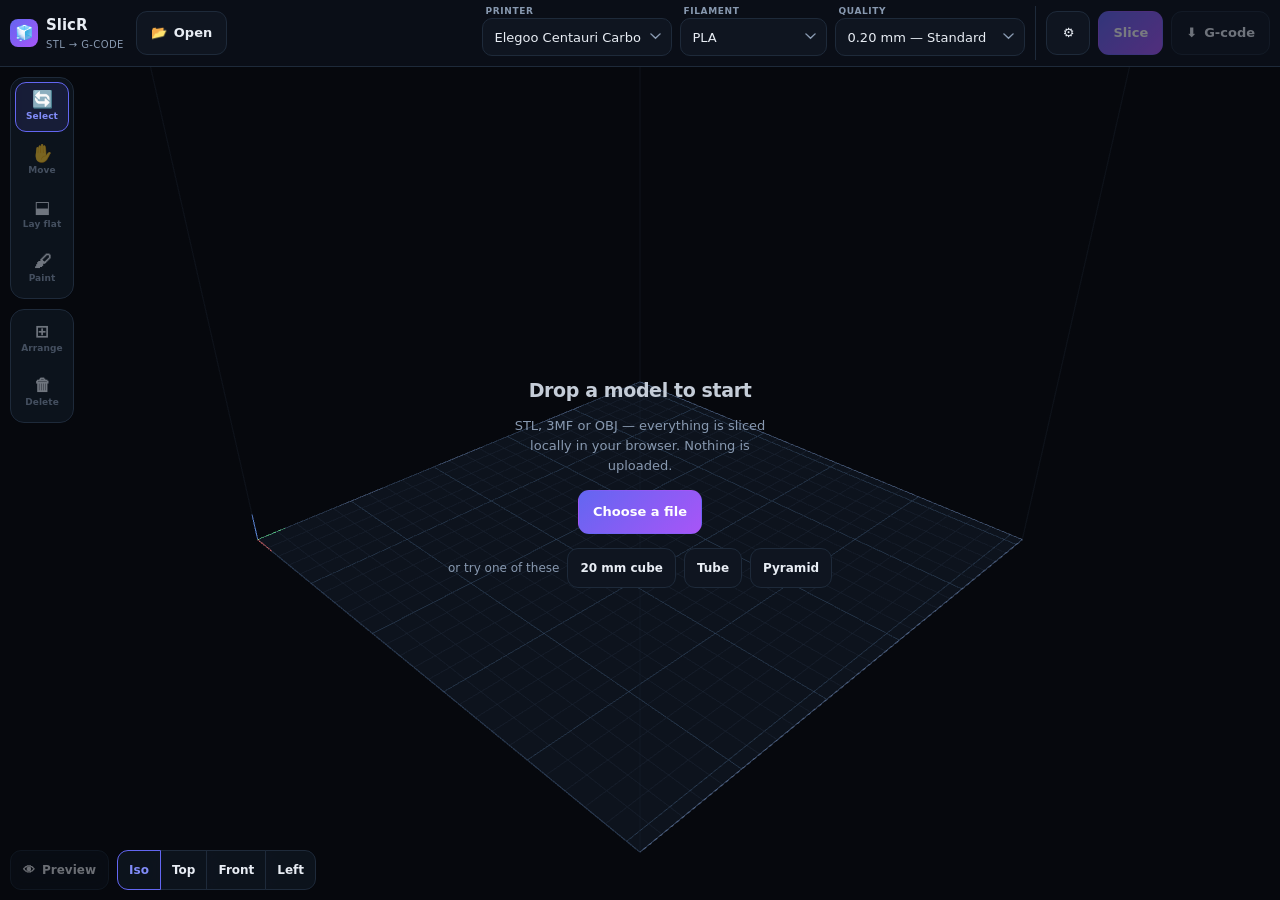
==== commit 83830576: "ui: group the controls by what they are for, and name every one of them The buttons had accumulated " ====
--- a/index.html
+++ b/index.html
@@ -26,34 +26,54 @@
       </span>
     </span>
 
-    <button class="sl-btn" id="btn-open" type="button">📂 <span class="full">Open</span></button>
+    <button class="sl-btn" id="btn-open" type="button" title="Open a model — STL, 3MF or OBJ">📂 <span class="full">Open</span></button>
     <input type="file" id="file-input" accept=".stl,.3mf,.obj,model/stl,model/3mf" multiple hidden/>
     <input type="file" id="profile-input" accept=".json,application/json" hidden/>
 
     <div class="sl-spacer"></div>
 
+    <!-- What is being printed, and with what. Each picker says what it is:
+         three unlabelled dropdowns only make sense to whoever wrote them. -->
     <div class="sl-presets" id="presets">
-      <select class="sl-select" id="sel-printer" aria-label="Printer"></select>
-      <select class="sl-select" id="sel-filament" aria-label="Filament"></select>
-      <select class="sl-select" id="sel-quality" aria-label="Quality"></select>
+      <label class="sl-preset"><small>Printer</small>
+        <select class="sl-select" id="sel-printer" aria-label="Printer"></select>
+      </label>
+      <label class="sl-preset"><small>Filament</small>
+        <select class="sl-select" id="sel-filament" aria-label="Filament"></select>
+      </label>
+      <label class="sl-preset"><small>Quality</small>
+        <select class="sl-select" id="sel-quality" aria-label="Quality"></select>
+      </label>
     </div>
 
-    <button class="sl-btn icon" id="btn-panel" type="button" aria-label="Settings" title="Settings">⚙️</button>
-    <button class="sl-btn primary" id="btn-slice" type="button" disabled>Slice</button>
-    <button class="sl-btn" id="btn-export" type="button" disabled title="Download G-code">⬇︎ <span class="full">G-code</span></button>
+    <!-- Settle the settings, slice, then take the result somewhere: the order
+         the job happens in, kept together and away from the pickers. -->
+    <div class="sl-actions" id="topbar-actions">
+      <button class="sl-btn icon" id="btn-panel" type="button" aria-label="Settings" title="All settings">⚙️</button>
+      <button class="sl-btn primary" id="btn-slice" type="button" disabled>Slice</button>
+      <button class="sl-btn" id="btn-export" type="button" disabled title="Download the G-code file">⬇︎ <span class="full">G-code</span></button>
+      <button class="sl-btn" id="btn-send" type="button" disabled hidden title="Send to the printer">📡 <span class="full">Send</span></button>
+    </div>
   </header>
 
   <div class="sl-stage" id="stage">
     <canvas id="sl-canvas"></canvas>
 
-    <div class="sl-tools">
-      <button class="sl-btn icon on" id="tool-orbit" type="button" title="Orbit / select">🔄</button>
-      <button class="sl-btn icon" id="tool-move" type="button" title="Drag models on the plate">✋</button>
-      <button class="sl-btn icon" id="tool-face" type="button" title="Tap a face to lay it flat">⬓</button>
-      <button class="sl-btn icon" id="tool-paint" type="button" title="Paint supports and seams">🖌</button>
-      <button class="sl-btn icon" id="tool-arrange" type="button" title="Auto-arrange">⊞</button>
-      <button class="sl-btn icon" id="tool-delete" type="button" title="Delete selected">🗑</button>
-      <button class="sl-btn icon" id="tool-preview" type="button" title="Toggle model / preview" disabled>👁</button>
+    <div class="sl-tools" id="tools">
+      <!-- What a touch does to the model. One of these is always in force, so
+           they are drawn as one block of choices. -->
+      <div class="sl-toolgroup" role="group" aria-label="What tapping does">
+        <button class="sl-btn tool on" id="tool-orbit" type="button" title="Turn the view and pick models"><i>🔄</i><b>Select</b></button>
+        <button class="sl-btn tool" id="tool-move" type="button" title="Drag models around the plate"><i>✋</i><b>Move</b></button>
+        <button class="sl-btn tool" id="tool-face" type="button" title="Tap a face to lay it flat on the plate"><i>⬓</i><b>Lay flat</b></button>
+        <button class="sl-btn tool" id="tool-paint" type="button" title="Paint supports and seams on the model"><i>🖌</i><b>Paint</b></button>
+      </div>
+      <!-- And what happens the moment you press it, which is a different kind
+           of thing and sits apart. -->
+      <div class="sl-toolgroup" role="group" aria-label="The plate">
+        <button class="sl-btn tool" id="tool-arrange" type="button" title="Lay every model out on the plate"><i>⊞</i><b>Arrange</b></button>
+        <button class="sl-btn tool" id="tool-delete" type="button" title="Delete the selected model"><i>🗑</i><b>Delete</b></button>
+      </div>
     </div>
 
     <div class="sl-paint" id="paint-palette" hidden>
@@ -78,18 +98,14 @@
       <p class="sl-paint-hint">Tap the model to paint, tap a mark to remove it.</p>
     </div>
 
-    <div class="sl-views">
-      <button class="sl-btn" data-view="iso" type="button">Iso</button>
-      <button class="sl-btn" data-view="top" type="button">Top</button>
-      <button class="sl-btn" data-view="front" type="button">Front</button>
-      <button class="sl-btn" data-view="left" type="button">Left</button>
-    </div>
-
     <div class="sl-empty" id="empty">
       <h2>Drop a model to start</h2>
       <p>STL, 3MF or OBJ — everything is sliced locally in your browser. Nothing is uploaded.</p>
       <div class="sl-empty-actions">
         <button class="sl-btn primary" id="btn-open2" type="button">Choose a file</button>
+      </div>
+      <div class="sl-empty-demos">
+        <span>or try one of these</span>
         <button class="sl-btn" data-demo="cube" type="button">20 mm cube</button>
         <button class="sl-btn" data-demo="cylinder" type="button">Tube</button>
         <button class="sl-btn" data-demo="pyramid" type="button">Pyramid</button>
@@ -106,13 +122,30 @@
     <div class="sl-layers" id="layers">
       <div class="sl-layer-num"><b id="layer-num">0</b><span id="layer-z">0.00 mm</span></div>
       <div class="sl-range-wrap"><input type="range" class="sl-vrange" id="layer-range" min="0" max="0" value="0" aria-label="Layer"/></div>
-      <button class="sl-btn icon" id="btn-single" type="button" title="Show only this layer">≡</button>
-      <button class="sl-btn icon" id="btn-travels" type="button" title="Show travel moves">↔</button>
+      <button class="sl-btn tool" id="btn-single" type="button" title="Show only this layer, not everything below it"><i>≡</i><b>One</b></button>
+      <button class="sl-btn tool" id="btn-travels" type="button" title="Show the moves made with the nozzle off"><i>↔</i><b>Travel</b></button>
     </div>
 
-    <div class="sl-legend" id="legend"></div>
-    <div class="sl-stats" id="stats"></div>
-    <button class="sl-check-status" id="check-status" type="button"></button>
+    <!-- The bottom of the screen, laid out as one row rather than four
+         islands that each guessed where the others were. Left: what you are
+         looking at. Middle: what came out of the slice. Right: what the
+         colours mean. -->
+    <div class="sl-dock" id="dock">
+      <div class="sl-views">
+        <button class="sl-btn" id="tool-preview" type="button" disabled title="Switch between the model and the sliced result">👁 <span class="full">Preview</span></button>
+        <div class="sl-viewset" role="group" aria-label="Camera">
+          <button class="sl-btn" data-view="iso" type="button">Iso</button>
+          <button class="sl-btn" data-view="top" type="button">Top</button>
+          <button class="sl-btn" data-view="front" type="button">Front</button>
+          <button class="sl-btn" data-view="left" type="button">Left</button>
+        </div>
+      </div>
+      <div class="sl-dock-mid">
+        <button class="sl-check-status" id="check-status" type="button"></button>
+        <div class="sl-stats" id="stats"></div>
+      </div>
+      <div class="sl-legend" id="legend"></div>
+    </div>
 
     <div class="sl-backdrop" id="backdrop"></div>
 
@@ -125,6 +158,7 @@
         <button class="sl-tab active" data-tab="print" type="button">Print</button>
         <button class="sl-tab" data-tab="object" type="button">Object</button>
         <button class="sl-tab" data-tab="machine" type="button">Machine</button>
+        <button class="sl-tab" data-tab="device" type="button">Device</button>
         <button class="sl-tab" data-tab="check" type="button" id="tab-check">Check</button>
       </div>
       <div class="sl-panel-body" id="panel-body"></div>
@@ -136,6 +170,11 @@
 <script src="js/slicer/presets.js"></script>
 <script src="js/slicer/gcodecheck.js"></script>
 <script src="js/slicer/advisor.js"></script>
+<script src="js/slicer/md5.js"></script>
+<script src="js/slicer/octoprint.js"></script>
+<script src="js/slicer/elegoolink.js"></script>
+<script src="js/slicer/discover.js"></script>
+<script src="js/slicer/control.js"></script>
 <script src="js/slicer/loaders.js"></script>
 <script src="js/slicer/viewer.js"></script>
 <script src="js/slicer/app.js"></script>
--- a/styles/slicer.css
+++ b/styles/slicer.css
@@ -29,11 +29,11 @@
   display: flex;
   align-items: center;
   gap: 8px;
-  padding: 8px 10px;
+  padding: 6px 10px;
   background: var(--bg-elevated);
   border-bottom: 1px solid var(--border);
   flex: none;
-  min-height: 56px;
+  min-height: 62px;
   z-index: 30;
 }
 
@@ -66,8 +66,34 @@
 
 .sl-spacer { flex: 1 1 auto; }
 
-.sl-presets { display: flex; gap: 6px; align-items: center; flex-wrap: nowrap; overflow-x: auto; }
+.sl-presets { display: flex; gap: 8px; align-items: center; flex-wrap: nowrap; overflow-x: auto; }
 .sl-presets::-webkit-scrollbar { display: none; }
+
+/* A picker with its name over it. The name is the whole point: three bare
+   dropdowns in a row tell you nothing until you have opened all three. */
+.sl-preset { display: flex; flex-direction: column; gap: 2px; min-width: 0; }
+.sl-preset > small {
+  font-size: 9px;
+  line-height: 10px;
+  font-weight: 700;
+  letter-spacing: .07em;
+  text-transform: uppercase;
+  color: var(--text-muted);
+  padding-left: 3px;
+}
+.sl-preset .sl-select { min-height: 38px; padding-top: 4px; padding-bottom: 4px; }
+
+/* Everything that does something, in the order it gets done, fenced off from
+   the pickers by the rule down the left. */
+.sl-actions {
+  display: flex;
+  align-items: center;
+  gap: 8px;
+  align-self: stretch;
+  padding-left: 10px;
+  margin-left: 2px;
+  border-left: 1px solid var(--border);
+}
 
 .sl-select {
   appearance: none;
@@ -140,36 +166,98 @@
   top: 10px;
   display: flex;
   flex-direction: column;
-  gap: 6px;
+  gap: 10px;
   z-index: 10;
 }
-.sl-tools .sl-btn {
-  width: 46px; height: 46px; padding: 0;
+/* One panel per kind of tool: the modes that change what a tap does, then the
+   two that act at once. The gap between them is the whole explanation. */
+.sl-toolgroup {
+  display: flex;
+  flex-direction: column;
+  gap: 4px;
+  padding: 4px;
+  border-radius: 14px;
   background: rgba(15, 21, 32, .86);
+  border: 1px solid var(--border);
   backdrop-filter: blur(8px);
-  font-size: 17px;
-}
-
+}
+
+/* An icon with its name under it. A title attribute is no help at all on the
+   tablet this is built for: nothing hovers. */
+.sl-btn.tool {
+  flex-direction: column;
+  gap: 1px;
+  width: 54px;
+  height: 50px;
+  min-width: 0;
+  min-height: 0;
+  padding: 0;
+  background: transparent;
+  border-color: transparent;
+}
+.sl-btn.tool i { font-style: normal; font-size: 17px; line-height: 1.1; }
+.sl-btn.tool b {
+  font-size: 9px;
+  font-weight: 600;
+  letter-spacing: .01em;
+  color: var(--text-muted);
+}
+.sl-btn.tool:hover { background: var(--surface-hover); border-color: transparent; }
+.sl-btn.tool.on { background: var(--primary-dim); border-color: var(--primary); }
+.sl-btn.tool.on b { color: var(--primary-hover); }
+
+/* The bottom row. Everything that lives down here is inside it, so nothing
+   has to be told to keep out of anything else's way — and the right margin
+   keeps the whole row clear of the layer slider. */
+.sl-dock {
+  position: absolute;
+  left: 10px;
+  right: 82px;
+  bottom: 10px;
+  display: flex;
+  flex-wrap: wrap-reverse;
+  align-items: flex-end;
+  justify-content: center;
+  gap: 10px;
+  z-index: 11;
+  pointer-events: none;
+}
+.sl-dock > * { pointer-events: auto; }
+.sl-dock-mid {
+  flex: 1 1 320px;
+  min-width: 340px;
+  display: flex;
+  flex-direction: column;
+  align-items: center;
+  gap: 8px;
+  min-height: 0;
+}
+
+/* What you are looking at: the model or the sliced result, and from where. */
 .sl-views {
-  position: absolute;
-  left: 10px;
-  bottom: 10px;
-  display: flex;
-  gap: 6px;
-  z-index: 10;
+  display: flex;
+  align-items: center;
+  gap: 8px;
+  flex: none;
 }
 .sl-views .sl-btn {
   background: rgba(15, 21, 32, .86);
   backdrop-filter: blur(8px);
   font-size: 12px;
-  padding: 0 10px;
+  padding: 0 12px;
   min-height: 40px;
 }
+/* The four camera angles are one control, so they are drawn as one. */
+.sl-viewset { display: flex; }
+.sl-viewset .sl-btn { border-radius: 0; margin-left: -1px; padding: 0 11px; }
+.sl-viewset .sl-btn:first-child { border-radius: 11px 0 0 11px; margin-left: 0; }
+.sl-viewset .sl-btn:last-child { border-radius: 0 11px 11px 0; }
+.sl-viewset .sl-btn.on { position: relative; z-index: 1; }
 
 /* Paint palette: sits beside the toolbar, out of the way of the model. */
 .sl-paint {
   position: absolute;
-  left: 66px;
+  left: 80px;   /* clear of the tool column, whatever width its captions make it */
   top: 10px;
   z-index: 11;
   width: 232px;
@@ -231,6 +319,17 @@
 .sl-empty p { margin: 0; color: var(--text-muted); font-size: 13px; max-width: 34ch; line-height: 1.55; }
 .sl-empty .sl-btn { pointer-events: auto; }
 .sl-empty-actions { display: flex; gap: 8px; flex-wrap: wrap; justify-content: center; pointer-events: auto; }
+.sl-empty-demos {
+  display: flex;
+  gap: 8px;
+  align-items: center;
+  flex-wrap: wrap;
+  justify-content: center;
+  pointer-events: auto;
+  color: var(--text-muted);
+  font-size: 12px;
+}
+.sl-empty-demos .sl-btn { min-height: 40px; font-size: 12px; padding: 0 12px; }
 
 .sl-drop {
   position: absolute;
@@ -275,6 +374,7 @@
   line-height: 1.3;
 }
 .sl-layers .sl-layer-num b { display: block; font-size: 14px; color: var(--text); }
+.sl-layers .sl-btn.tool { width: 50px; height: 42px; }
 .sl-range-wrap { flex: 1 1 auto; display: grid; place-items: center; width: 100%; min-height: 0; }
 input[type="range"].sl-vrange {
   -webkit-appearance: none;
@@ -328,10 +428,6 @@
 .sl-progress .bar i { display: block; height: 100%; width: 0; background: linear-gradient(90deg, var(--primary), var(--secondary)); transition: width .2s; }
 
 .sl-stats {
-  position: absolute;
-  left: 50%;
-  bottom: 10px;
-  transform: translateX(-50%);
   display: none;
   gap: 4px;
   padding: 8px 8px;
@@ -339,8 +435,7 @@
   background: rgba(15, 21, 32, .9);
   border: 1px solid var(--border);
   backdrop-filter: blur(8px);
-  z-index: 11;
-  max-width: calc(100% - 150px);
+  max-width: 100%;
   overflow-x: auto;
 }
 .sl-stats.show { display: flex; }
@@ -349,10 +444,8 @@
 .sl-stat span { font-size: 10px; color: var(--text-muted); text-transform: uppercase; letter-spacing: .05em; }
 
 .sl-legend {
-  position: absolute;
-  right: 82px;
-  bottom: 10px;
   display: none;
+  flex: none;
   flex-wrap: wrap;
   gap: 4px 10px;
   max-width: 210px;
@@ -363,7 +456,6 @@
   backdrop-filter: blur(8px);
   font-size: 11px;
   color: var(--text-secondary);
-  z-index: 11;
 }
 .sl-legend.show { display: flex; }
 .sl-legend i { display: inline-block; width: 9px; height: 9px; border-radius: 2px; margin-right: 5px; vertical-align: -1px; }
@@ -566,8 +658,13 @@
     background: var(--border-focus);
   }
   .sl-panel-head { position: relative; padding-top: 18px; }
-  .sl-legend { right: 82px; bottom: 10px; max-width: 44vw; }
-  .sl-stats { max-width: calc(100% - 20px); left: 10px; right: 10px; transform: none; bottom: 62px; justify-content: center; }
+  .sl-legend { max-width: 44vw; }
+}
+
+@media (max-width: 900px) {
+  /* No pickers up here at this width — they are in the panel — so the bar has
+     no captions to make room for. */
+  .sl-topbar { min-height: 56px; }
 }
 
 @media (max-width: 720px) {
@@ -575,8 +672,13 @@
   .sl-brand span.full { display: none; }
   .sl-select { max-width: 120px; font-size: 12px; }
   .sl-stat b { font-size: 13px; }
-  .sl-views { bottom: auto; top: 10px; left: 66px; flex-wrap: wrap; max-width: calc(100% - 150px); }
-  .sl-paint { top: 62px; }
+  .sl-btn.tool { width: 44px; height: 44px; }
+  .sl-btn.tool b { display: none; }
+  .sl-toolgroup { padding: 3px; gap: 3px; }
+  .sl-views .full { display: none; }
+  .sl-dock { right: 72px; }
+  .sl-dock-mid { min-width: 260px; }
+  .sl-paint { left: 66px; }
   .sl-legend { display: none !important; }
 }
 
@@ -608,10 +710,6 @@
 /* --- G-code safety check --------------------------------------------------- */
 
 .sl-check-status {
-  position: absolute;
-  left: 50%;
-  bottom: 74px;
-  transform: translateX(-50%);
   display: none;
   align-items: center;
   gap: 8px;
@@ -626,8 +724,7 @@
   font-size: 13px;
   font-weight: 600;
   cursor: pointer;
-  z-index: 12;
-  max-width: calc(100% - 40px);
+  max-width: 100%;
 }
 .sl-check-status.show { display: inline-flex; }
 .sl-check-status.pass { color: var(--success); border-color: rgba(52, 211, 153, .4); background: rgba(6, 40, 30, .92); }
@@ -690,10 +787,6 @@
 }
 .sl-finding .where { color: var(--text-dim); font-size: 11px; }
 
-@media (max-width: 720px) {
-  .sl-check-status { bottom: 110px; }
-}
-
 /* Advice — what this model on this machine wants changed, above the settings
    it is talking about. */
 .sl-advice {
@@ -733,3 +826,11 @@
   margin-top: 8px;
 }
 .sl-advice-actions .sl-btn { padding: 4px 10px; font-size: 12px; }
+
+/* The send button only exists once there is a printer to send to, and the
+   button's own display rule would otherwise win against [hidden]. */
+#btn-send[hidden] { display: none !important; }
+
+/* While a command is in flight the panel is still readable, but not clickable
+   twice. */
+.sl-section.busy { opacity: .6; pointer-events: none; }
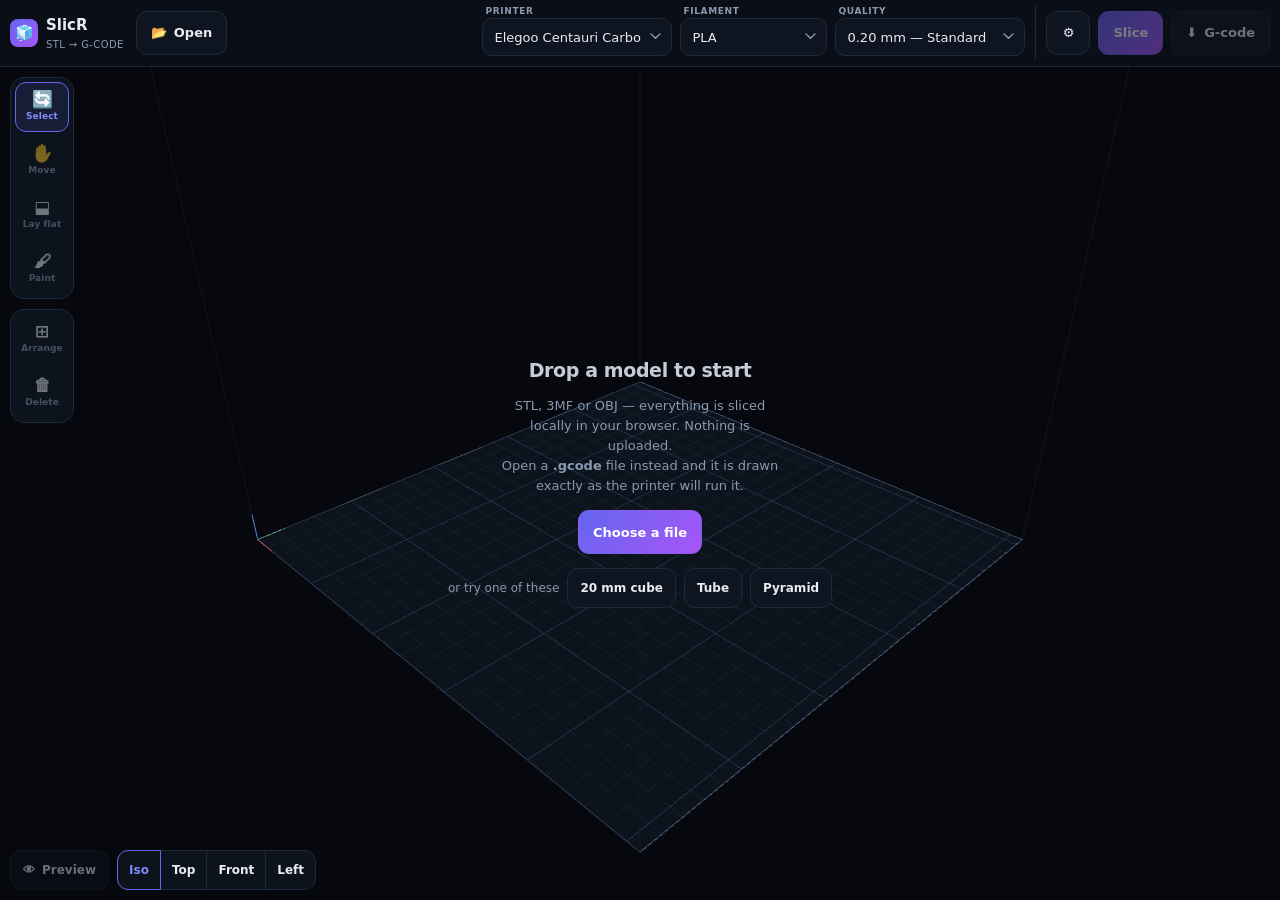
==== commit 73b057a9: "gcode: draw the file, not the intention — and stop sending arcs Two things, both from a print that l" ====
--- a/index.html
+++ b/index.html
@@ -27,7 +27,7 @@
     </span>
 
     <button class="sl-btn" id="btn-open" type="button" title="Open a model — STL, 3MF or OBJ">📂 <span class="full">Open</span></button>
-    <input type="file" id="file-input" accept=".stl,.3mf,.obj,model/stl,model/3mf" multiple hidden/>
+    <input type="file" id="file-input" accept=".stl,.3mf,.obj,.gcode,.gco,.g,model/stl,model/3mf,text/x-gcode" multiple hidden/>
     <input type="file" id="profile-input" accept=".json,application/json" hidden/>
 
     <div class="sl-spacer"></div>
@@ -100,7 +100,8 @@
 
     <div class="sl-empty" id="empty">
       <h2>Drop a model to start</h2>
-      <p>STL, 3MF or OBJ — everything is sliced locally in your browser. Nothing is uploaded.</p>
+      <p>STL, 3MF or OBJ — everything is sliced locally in your browser. Nothing is uploaded.<br/>
+      Open a <b>.gcode</b> file instead and it is drawn exactly as the printer will run it.</p>
       <div class="sl-empty-actions">
         <button class="sl-btn primary" id="btn-open2" type="button">Choose a file</button>
       </div>
@@ -169,6 +170,7 @@
 <script src="js/vendor/three.min.js"></script>
 <script src="js/slicer/presets.js"></script>
 <script src="js/slicer/gcodecheck.js"></script>
+<script src="js/slicer/gcodeview.js"></script>
 <script src="js/slicer/advisor.js"></script>
 <script src="js/slicer/md5.js"></script>
 <script src="js/slicer/octoprint.js"></script>
--- a/styles/slicer.css
+++ b/styles/slicer.css
@@ -750,6 +750,25 @@
 .sl-check-banner.fail { background: var(--danger-dim); border-color: rgba(251, 113, 133, .4); color: var(--danger); }
 .sl-check-banner b { display: block; font-size: 15px; margin-bottom: 4px; }
 
+/* What the file itself contains, read back out of the text. The preview is
+   drawn from exactly these numbers. */
+.sl-readback {
+  border: 1px solid var(--border);
+  border-radius: 10px;
+  background: var(--surface);
+  padding: 10px 12px;
+  margin: 4px 0 12px;
+  font-size: 12.5px;
+  line-height: 1.5;
+}
+.sl-readback > b { display: block; font-size: 13px; margin-bottom: 6px; color: var(--text); }
+.sl-readback.empty { border-color: var(--danger); background: var(--danger-dim); color: var(--danger); }
+.sl-readback .why { color: var(--text-muted); margin-top: 6px; }
+.sl-readback-rows { display: grid; grid-template-columns: repeat(auto-fit, minmax(120px, 1fr)); gap: 6px 12px; }
+.sl-readback-rows > div { min-width: 0; }
+.sl-readback-rows b { display: block; color: var(--text); font-variant-numeric: tabular-nums; }
+.sl-readback-rows span { font-size: 10px; color: var(--text-muted); text-transform: uppercase; letter-spacing: .05em; }
+
 .sl-finding {
   border: 1px solid var(--border);
   border-left-width: 3px;
